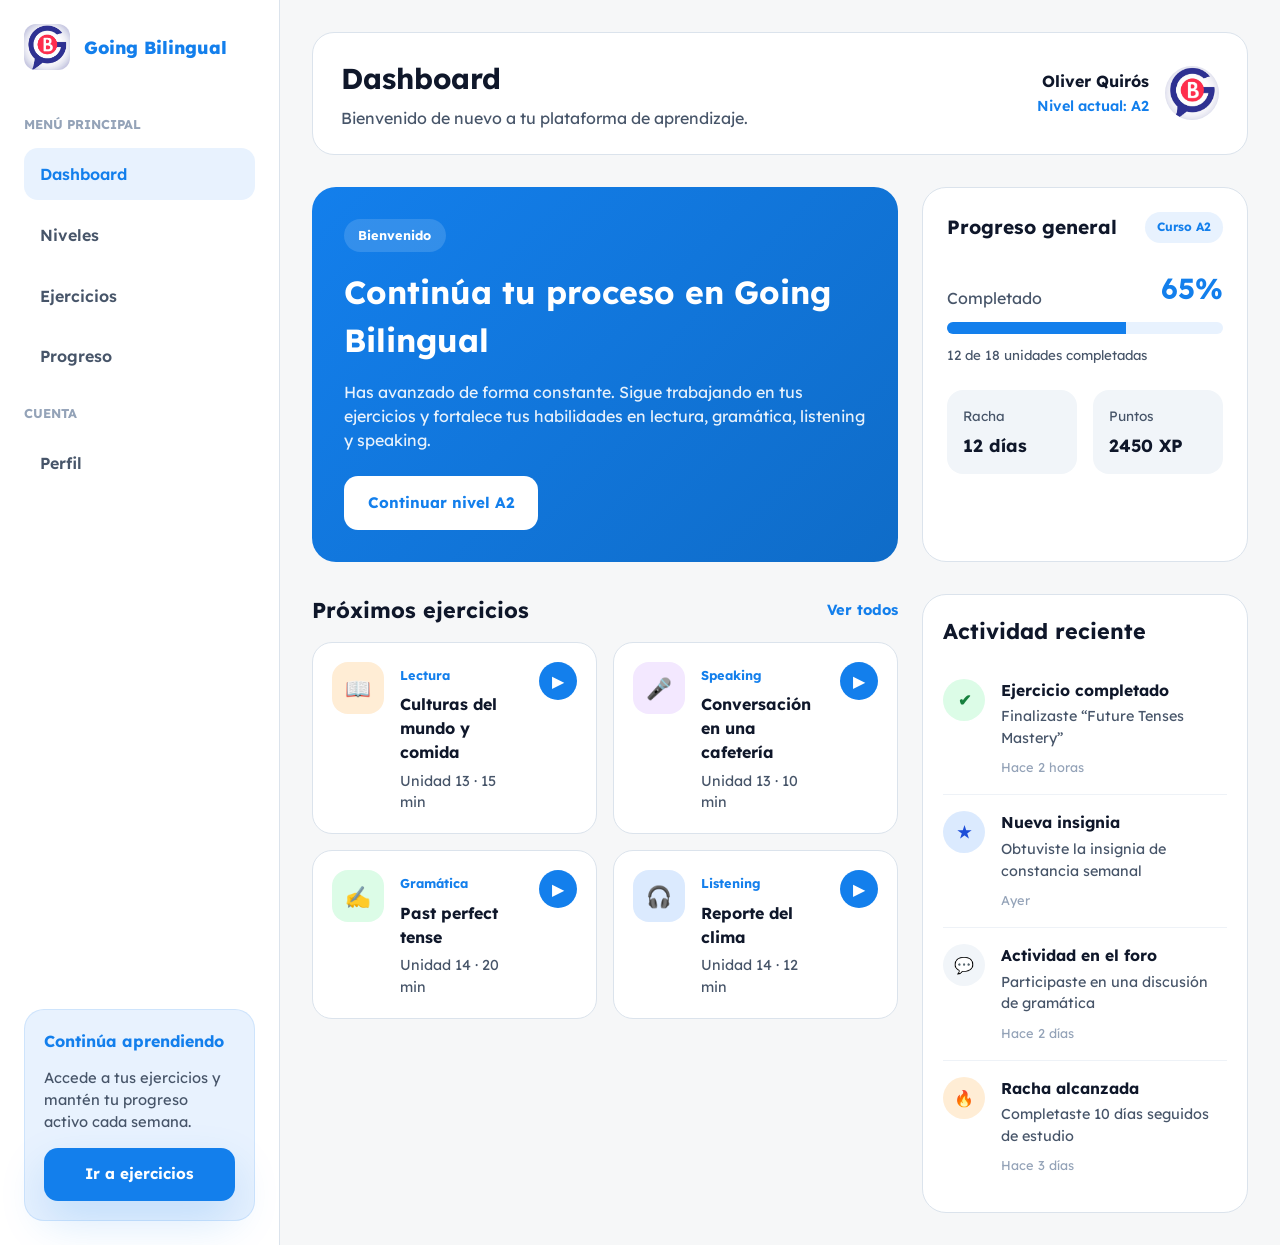
==== frontend/dashboard.html @ 76617067 "Create homepage and student dashboard views" ====
<!DOCTYPE html>
<html lang="es">
<head>
  <meta charset="UTF-8">
  <meta name="viewport" content="width=device-width, initial-scale=1.0">
  <title>Going Bilingual | Dashboard</title>

  <link rel="preconnect" href="https://fonts.googleapis.com">
  <link rel="preconnect" href="https://fonts.gstatic.com" crossorigin>
  <link href="https://fonts.googleapis.com/css2?family=Lexend:wght@300;400;500;600;700;800&display=swap" rel="stylesheet">

  <link rel="stylesheet" href="css/styles.css">
  <link rel="stylesheet" href="css/dashboard.css">
</head>
<body>
  <div class="dashboard-layout">

    <aside class="sidebar">
      <div class="sidebar-top">
        <a href="index.html" class="sidebar-logo">
          <img src="assets/img/hero-image.jpg" alt="Logo Going Bilingual" class="sidebar-logo-image">
          <span>Going Bilingual</span>
        </a>

        <nav class="sidebar-nav">
          <p class="sidebar-title">Menú principal</p>

          <a href="dashboard.html" class="nav-link active">Dashboard</a>
          <a href="levels.html" class="nav-link">Niveles</a>
          <a href="exercises.html" class="nav-link">Ejercicios</a>
          <a href="progress.html" class="nav-link">Progreso</a>

          <p class="sidebar-title">Cuenta</p>

          <a href="profile.html" class="nav-link">Perfil</a>
        </nav>
      </div>

      <div class="sidebar-card">
        <h3>Continúa aprendiendo</h3>
        <p>Accede a tus ejercicios y mantén tu progreso activo cada semana.</p>
        <a href="exercises.html" class="btn btn-primary">Ir a ejercicios</a>
      </div>
    </aside>

    <main class="dashboard-main">
      <header class="dashboard-header">
        <div>
          <h1>Dashboard</h1>
          <p>Bienvenido de nuevo a tu plataforma de aprendizaje.</p>
        </div>

        <div class="student-summary">
          <div class="student-info">
            <h2>Oliver Quirós</h2>
            <span>Nivel actual: A2</span>
          </div>

          <div class="student-avatar">
            <img src="assets/img/hero-image.jpg" alt="Avatar del estudiante">
          </div>
        </div>
      </header>

      <section class="welcome-grid">
        <article class="welcome-card">
          <div class="welcome-content">
            <span class="welcome-badge">Bienvenido</span>
            <h2>Continúa tu proceso en Going Bilingual</h2>
            <p>
              Has avanzado de forma constante. Sigue trabajando en tus ejercicios
              y fortalece tus habilidades en lectura, gramática, listening y speaking.
            </p>
            <a href="levels.html" class="btn btn-light">Continuar nivel A2</a>
          </div>
        </article>

        <article class="progress-card">
          <div class="card-top">
            <h3>Progreso general</h3>
            <span class="course-badge">Curso A2</span>
          </div>

          <div class="progress-block">
            <div class="progress-header">
              <p>Completado</p>
              <strong>65%</strong>
            </div>

            <div class="progress-bar">
              <div class="progress-fill"></div>
            </div>

            <small>12 de 18 unidades completadas</small>
          </div>

          <div class="stats-grid">
            <div class="stat-box">
              <p>Racha</p>
              <h4>12 días</h4>
            </div>

            <div class="stat-box">
              <p>Puntos</p>
              <h4>2450 XP</h4>
            </div>
          </div>
        </article>
      </section>

      <section class="content-grid">
        <div class="upcoming-section">
          <div class="section-top">
            <h3>Próximos ejercicios</h3>
            <a href="exercises.html">Ver todos</a>
          </div>

          <div class="exercise-grid">
            <article class="exercise-card">
              <div class="exercise-icon reading">📖</div>
              <div class="exercise-info">
                <span>Lectura</span>
                <h4>Culturas del mundo y comida</h4>
                <p>Unidad 13 · 15 min</p>
              </div>
              <button class="play-button">▶</button>
            </article>

            <article class="exercise-card">
              <div class="exercise-icon speaking">🎤</div>
              <div class="exercise-info">
                <span>Speaking</span>
                <h4>Conversación en una cafetería</h4>
                <p>Unidad 13 · 10 min</p>
              </div>
              <button class="play-button">▶</button>
            </article>

            <article class="exercise-card">
              <div class="exercise-icon grammar">✍</div>
              <div class="exercise-info">
                <span>Gramática</span>
                <h4>Past perfect tense</h4>
                <p>Unidad 14 · 20 min</p>
              </div>
              <button class="play-button">▶</button>
            </article>

            <article class="exercise-card">
              <div class="exercise-icon listening">🎧</div>
              <div class="exercise-info">
                <span>Listening</span>
                <h4>Reporte del clima</h4>
                <p>Unidad 14 · 12 min</p>
              </div>
              <button class="play-button">▶</button>
            </article>
          </div>
        </div>

        <aside class="activity-section">
          <div class="section-top">
            <h3>Actividad reciente</h3>
          </div>

          <div class="activity-list">
            <article class="activity-item">
              <div class="activity-icon success">✔</div>
              <div class="activity-text">
                <h4>Ejercicio completado</h4>
                <p>Finalizaste “Future Tenses Mastery”</p>
                <span>Hace 2 horas</span>
              </div>
            </article>

            <article class="activity-item">
              <div class="activity-icon badge">★</div>
              <div class="activity-text">
                <h4>Nueva insignia</h4>
                <p>Obtuviste la insignia de constancia semanal</p>
                <span>Ayer</span>
              </div>
            </article>

            <article class="activity-item">
              <div class="activity-icon forum">💬</div>
              <div class="activity-text">
                <h4>Actividad en el foro</h4>
                <p>Participaste en una discusión de gramática</p>
                <span>Hace 2 días</span>
              </div>
            </article>

            <article class="activity-item">
              <div class="activity-icon streak">🔥</div>
              <div class="activity-text">
                <h4>Racha alcanzada</h4>
                <p>Completaste 10 días seguidos de estudio</p>
                <span>Hace 3 días</span>
              </div>
            </article>
          </div>
        </aside>
      </section>
    </main>

  </div>

  <script src="js/dashboard.js"></script>
</body>
</html>
---- frontend/css/styles.css ----
:root {
  --color-primary: #137fec;
  --color-primary-dark: #0f6cc8;
  --color-primary-light: #e8f2fe;

  --color-bg: #f6f7f8;
  --color-surface: #ffffff;
  --color-surface-alt: #f1f5f9;

  --color-text: #0f172a;
  --color-text-light: #475569;
  --color-border: #dbe3ec;

  --color-white: #ffffff;
  --color-dark: #0b1320;

  --shadow-sm: 0 4px 12px rgba(15, 23, 42, 0.06);
  --shadow-md: 0 10px 30px rgba(15, 23, 42, 0.08);
  --shadow-lg: 0 20px 45px rgba(19, 127, 236, 0.18);

  --radius-sm: 8px;
  --radius-md: 14px;
  --radius-lg: 24px;

  --container-width: 1200px;
  --transition: all 0.3s ease;
}

* {
  margin: 0;
  padding: 0;
  box-sizing: border-box;
}

html {
  scroll-behavior: smooth;
}

body {
  font-family: "Lexend", sans-serif;
  background-color: var(--color-bg);
  color: var(--color-text);
  line-height: 1.5;
}

img {
  max-width: 100%;
  display: block;
}

a {
  color: inherit;
  text-decoration: none;
}

ul {
  list-style: none;
}

button,
input,
textarea,
select {
  font: inherit;
}

.container {
  width: min(90%, var(--container-width));
  margin: 0 auto;
}

.section-header {
  text-align: center;
  margin-bottom: 3rem;
}

.section-header h2 {
  font-size: clamp(2rem, 4vw, 2.8rem);
  font-weight: 800;
  margin-bottom: 1rem;
  color: var(--color-text);
}

.section-header p {
  max-width: 720px;
  margin: 0 auto;
  color: var(--color-text-light);
  font-size: 1rem;
}

.btn {
  display: inline-flex;
  align-items: center;
  justify-content: center;
  gap: 0.5rem;
  border: none;
  border-radius: var(--radius-md);
  padding: 0.95rem 1.5rem;
  font-size: 0.95rem;
  font-weight: 700;
  cursor: pointer;
  transition: var(--transition);
}

.btn-primary {
  background-color: var(--color-primary);
  color: var(--color-white);
  box-shadow: var(--shadow-lg);
}

.btn-primary:hover {
  background-color: var(--color-primary-dark);
  transform: translateY(-2px);
}

.btn-secondary {
  background-color: transparent;
  color: var(--color-text);
}

.btn-secondary:hover {
  color: var(--color-primary);
}

.btn-outline {
  background-color: transparent;
  color: var(--color-text);
  border: 1px solid var(--color-border);
}

.btn-outline:hover {
  background-color: var(--color-surface);
  border-color: var(--color-primary);
  color: var(--color-primary);
}

.btn-light {
  background-color: var(--color-white);
  color: var(--color-primary);
}

.btn-light:hover {
  transform: translateY(-2px);
  box-shadow: var(--shadow-md);
}

.btn-outline-light {
  background-color: transparent;
  color: var(--color-white);
  border: 1px solid rgba(255, 255, 255, 0.35);
}

.btn-outline-light:hover {
  background-color: rgba(255, 255, 255, 0.12);
}

main section {
  width: 100%;
}

@media (max-width: 768px) {
  .btn {
    width: 100%;
  }
}
.logo-image{
  height:40px;
  width:auto;
  object-fit:contain;
}
---- frontend/css/dashboard.css ----
.dashboard-layout {
  min-height: 100vh;
  display: grid;
  grid-template-columns: 280px 1fr;
  background-color: var(--color-bg);
}

.sidebar {
  background-color: var(--color-surface);
  border-right: 1px solid var(--color-border);
  padding: 1.5rem;
  display: flex;
  flex-direction: column;
  justify-content: space-between;
  gap: 2rem;
}

.sidebar-top {
  display: flex;
  flex-direction: column;
  gap: 2rem;
}

.sidebar-logo {
  display: flex;
  align-items: center;
  gap: 0.85rem;
  text-decoration: none;
  color: inherit;
}

.sidebar-logo-image {
  width: 46px;
  height: 46px;
  border-radius: 12px;
  object-fit: cover;
}

.sidebar-logo span {
  font-weight: 800;
  font-size: 1.1rem;
  color: var(--color-primary);
}

.sidebar-nav {
  display: flex;
  flex-direction: column;
  gap: 0.5rem;
}

.sidebar-title {
  font-size: 0.8rem;
  font-weight: 700;
  text-transform: uppercase;
  color: #94a3b8;
  margin-top: 0.8rem;
  margin-bottom: 0.35rem;
}

.nav-link {
  padding: 0.9rem 1rem;
  border-radius: 14px;
  font-weight: 600;
  color: var(--color-text-light);
  transition: var(--transition);
}

.nav-link:hover {
  background-color: var(--color-primary-light);
  color: var(--color-primary);
}

.nav-link.active {
  background-color: var(--color-primary-light);
  color: var(--color-primary);
}

.sidebar-card {
  background-color: var(--color-primary-light);
  border: 1px solid rgba(19, 127, 236, 0.12);
  border-radius: 20px;
  padding: 1.2rem;
  display: flex;
  flex-direction: column;
  gap: 0.9rem;
}

.sidebar-card h3 {
  color: var(--color-primary);
  font-size: 1rem;
}

.sidebar-card p {
  color: var(--color-text-light);
  font-size: 0.92rem;
}

.dashboard-main {
  padding: 2rem;
}

.dashboard-header {
  background-color: var(--color-surface);
  border: 1px solid var(--color-border);
  border-radius: 22px;
  padding: 1.5rem 1.75rem;
  display: flex;
  align-items: center;
  justify-content: space-between;
  gap: 1rem;
  margin-bottom: 2rem;
}

.dashboard-header h1 {
  font-size: 1.8rem;
  margin-bottom: 0.35rem;
}

.dashboard-header p {
  color: var(--color-text-light);
}

.student-summary {
  display: flex;
  align-items: center;
  gap: 1rem;
}

.student-info {
  text-align: right;
}

.student-info h2 {
  font-size: 1rem;
}

.student-info span {
  color: var(--color-primary);
  font-size: 0.9rem;
  font-weight: 600;
}

.student-avatar img {
  width: 54px;
  height: 54px;
  border-radius: 50%;
  object-fit: cover;
}

.welcome-grid {
  display: grid;
  grid-template-columns: 1.8fr 1fr;
  gap: 1.5rem;
  margin-bottom: 2rem;
}

.welcome-card {
  background: linear-gradient(135deg, var(--color-primary), #0f6cc8);
  color: var(--color-white);
  border-radius: 24px;
  padding: 2rem;
  min-height: 280px;
  display: flex;
  align-items: center;
}

.welcome-content {
  max-width: 580px;
}

.welcome-badge {
  display: inline-block;
  background-color: rgba(255, 255, 255, 0.14);
  padding: 0.45rem 0.9rem;
  border-radius: 999px;
  font-size: 0.8rem;
  font-weight: 700;
  margin-bottom: 1rem;
}

.welcome-card h2 {
  font-size: 2rem;
  margin-bottom: 1rem;
}

.welcome-card p {
  margin-bottom: 1.5rem;
  color: rgba(255, 255, 255, 0.9);
}

.progress-card {
  background-color: var(--color-surface);
  border: 1px solid var(--color-border);
  border-radius: 24px;
  padding: 1.5rem;
}

.card-top {
  display: flex;
  align-items: center;
  justify-content: space-between;
  gap: 1rem;
  margin-bottom: 1.5rem;
}

.card-top h3 {
  font-size: 1.2rem;
}

.course-badge {
  background-color: var(--color-primary-light);
  color: var(--color-primary);
  font-size: 0.75rem;
  font-weight: 700;
  padding: 0.4rem 0.75rem;
  border-radius: 999px;
}

.progress-block {
  margin-bottom: 1.5rem;
}

.progress-header {
  display: flex;
  justify-content: space-between;
  align-items: end;
  margin-bottom: 0.75rem;
}

.progress-header p {
  color: var(--color-text-light);
}

.progress-header strong {
  font-size: 1.8rem;
  color: var(--color-primary);
}

.progress-bar {
  height: 12px;
  width: 100%;
  background-color: var(--color-primary-light);
  border-radius: 999px;
  overflow: hidden;
  margin-bottom: 0.5rem;
}

.progress-fill {
  width: 65%;
  height: 100%;
  background-color: var(--color-primary);
}

.progress-block small {
  color: var(--color-text-light);
}

.stats-grid {
  display: grid;
  grid-template-columns: repeat(2, 1fr);
  gap: 1rem;
}

.stat-box {
  background-color: var(--color-surface-alt);
  border-radius: 16px;
  padding: 1rem;
}

.stat-box p {
  color: var(--color-text-light);
  font-size: 0.85rem;
  margin-bottom: 0.35rem;
}

.stat-box h4 {
  font-size: 1.1rem;
}

.content-grid {
  display: grid;
  grid-template-columns: 1.8fr 1fr;
  gap: 1.5rem;
}

.section-top {
  display: flex;
  align-items: center;
  justify-content: space-between;
  margin-bottom: 1rem;
}

.section-top h3 {
  font-size: 1.35rem;
}

.section-top a {
  color: var(--color-primary);
  font-weight: 700;
  font-size: 0.92rem;
}

.exercise-grid {
  display: grid;
  grid-template-columns: repeat(2, 1fr);
  gap: 1rem;
}

.exercise-card {
  background-color: var(--color-surface);
  border: 1px solid var(--color-border);
  border-radius: 20px;
  padding: 1.2rem;
  display: flex;
  align-items: flex-start;
  gap: 1rem;
  transition: var(--transition);
}

.exercise-card:hover {
  transform: translateY(-4px);
  box-shadow: var(--shadow-md);
}

.exercise-icon {
  width: 52px;
  height: 52px;
  border-radius: 16px;
  display: grid;
  place-items: center;
  font-size: 1.3rem;
  flex-shrink: 0;
}

.exercise-icon.reading {
  background-color: #ffedd5;
}

.exercise-icon.speaking {
  background-color: #f3e8ff;
}

.exercise-icon.grammar {
  background-color: #dcfce7;
}

.exercise-icon.listening {
  background-color: #dbeafe;
}

.exercise-info {
  flex: 1;
}

.exercise-info span {
  font-size: 0.8rem;
  font-weight: 700;
  color: var(--color-primary);
}

.exercise-info h4 {
  font-size: 1rem;
  margin: 0.4rem 0;
}

.exercise-info p {
  color: var(--color-text-light);
  font-size: 0.9rem;
}

.play-button {
  border: none;
  width: 38px;
  height: 38px;
  border-radius: 50%;
  background-color: var(--color-primary);
  color: var(--color-white);
  cursor: pointer;
  transition: var(--transition);
}

.play-button:hover {
  transform: scale(1.08);
}

.activity-section {
  background-color: var(--color-surface);
  border: 1px solid var(--color-border);
  border-radius: 24px;
  padding: 1.25rem;
}

.activity-list {
  display: flex;
  flex-direction: column;
}

.activity-item {
  display: flex;
  gap: 1rem;
  padding: 1rem 0;
  border-bottom: 1px solid #eef2f7;
}

.activity-item:last-child {
  border-bottom: none;
}

.activity-icon {
  width: 42px;
  height: 42px;
  border-radius: 50%;
  display: grid;
  place-items: center;
  font-weight: 700;
  flex-shrink: 0;
}

.activity-icon.success {
  background-color: #dcfce7;
  color: #15803d;
}

.activity-icon.badge {
  background-color: #dbeafe;
  color: #1d4ed8;
}

.activity-icon.forum {
  background-color: #f1f5f9;
  color: #475569;
}

.activity-icon.streak {
  background-color: #ffedd5;
  color: #ea580c;
}

.activity-text h4 {
  font-size: 0.98rem;
  margin-bottom: 0.25rem;
}

.activity-text p {
  color: var(--color-text-light);
  font-size: 0.9rem;
  margin-bottom: 0.3rem;
}

.activity-text span {
  color: #94a3b8;
  font-size: 0.8rem;
}

@media (max-width: 1200px) {
  .welcome-grid,
  .content-grid {
    grid-template-columns: 1fr;
  }
}

@media (max-width: 980px) {
  .dashboard-layout {
    grid-template-columns: 1fr;
  }

  .sidebar {
    border-right: none;
    border-bottom: 1px solid var(--color-border);
  }
}

@media (max-width: 768px) {
  .dashboard-main {
    padding: 1rem;
  }

  .dashboard-header {
    flex-direction: column;
    align-items: flex-start;
  }

  .student-summary {
    width: 100%;
    justify-content: space-between;
  }

  .exercise-grid {
    grid-template-columns: 1fr;
  }
}

@media (max-width: 560px) {
  .stats-grid {
    grid-template-columns: 1fr;
  }

  .sidebar-logo span {
    font-size: 1rem;
  }

  .welcome-card h2 {
    font-size: 1.55rem;
  }
}
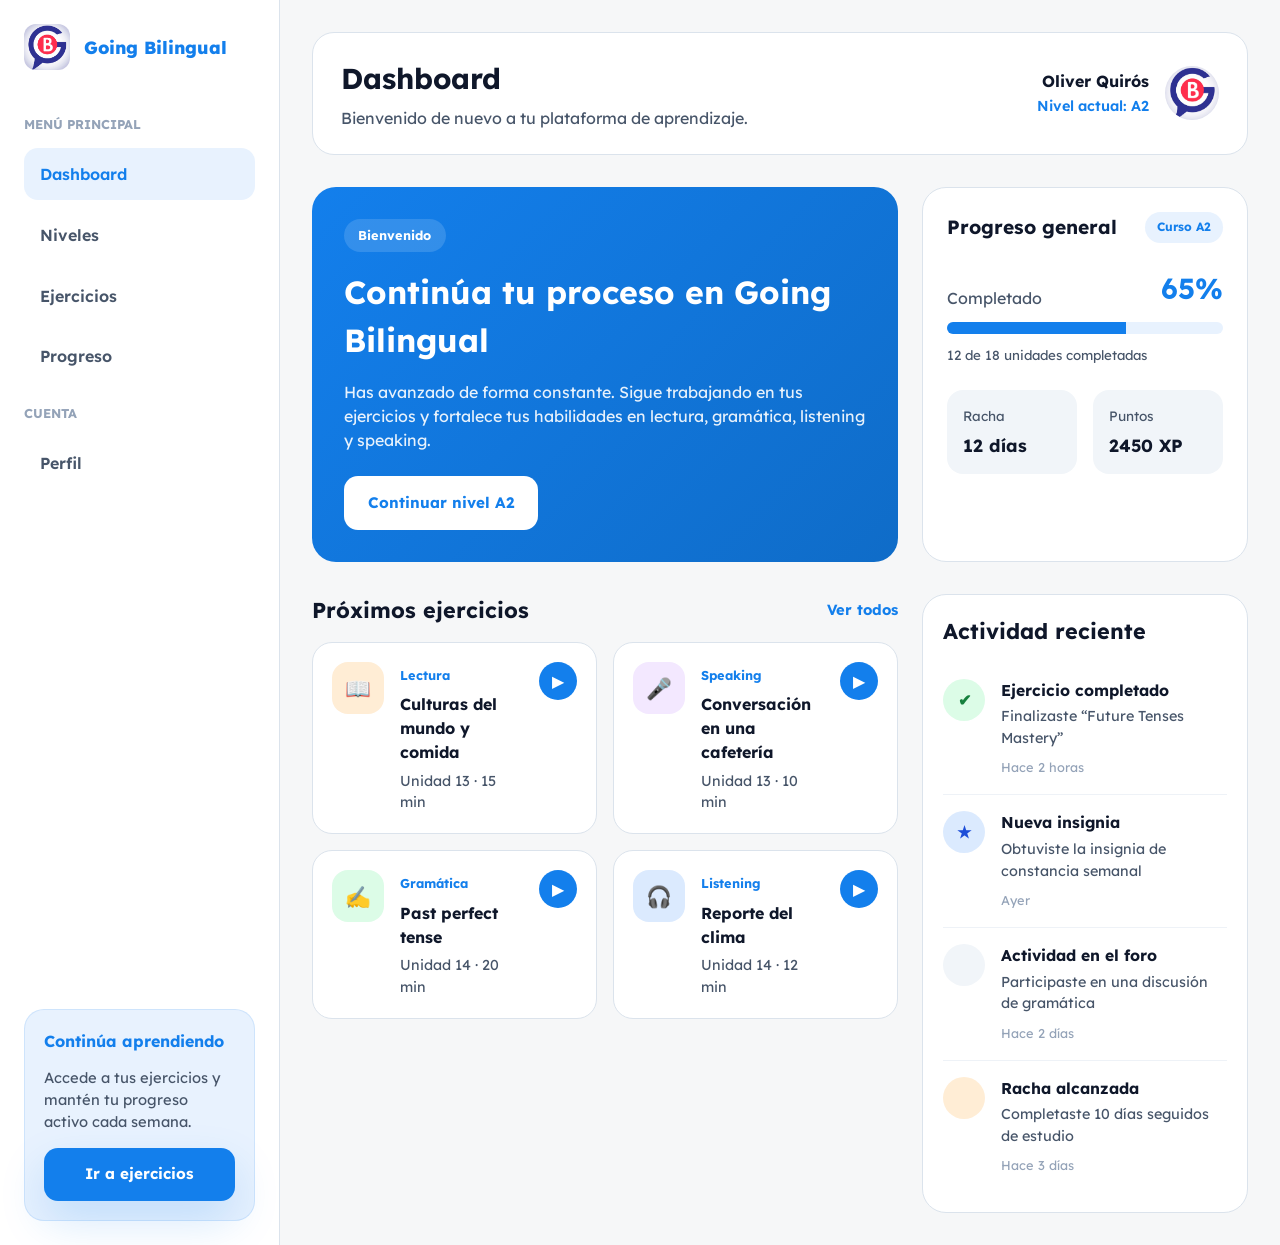
==== commit 757a15e4: "Create admin panel structure version corregida" ====
--- a/frontend/dashboard.html
+++ b/frontend/dashboard.html
@@ -183,7 +183,7 @@
             </article>
 
             <article class="activity-item">
-              <div class="activity-icon forum">💬</div>
+              <div class="activity-icon forum"></div>
               <div class="activity-text">
                 <h4>Actividad en el foro</h4>
                 <p>Participaste en una discusión de gramática</p>
@@ -192,7 +192,7 @@
             </article>
 
             <article class="activity-item">
-              <div class="activity-icon streak">🔥</div>
+              <div class="activity-icon streak"></div>
               <div class="activity-text">
                 <h4>Racha alcanzada</h4>
                 <p>Completaste 10 días seguidos de estudio</p>
